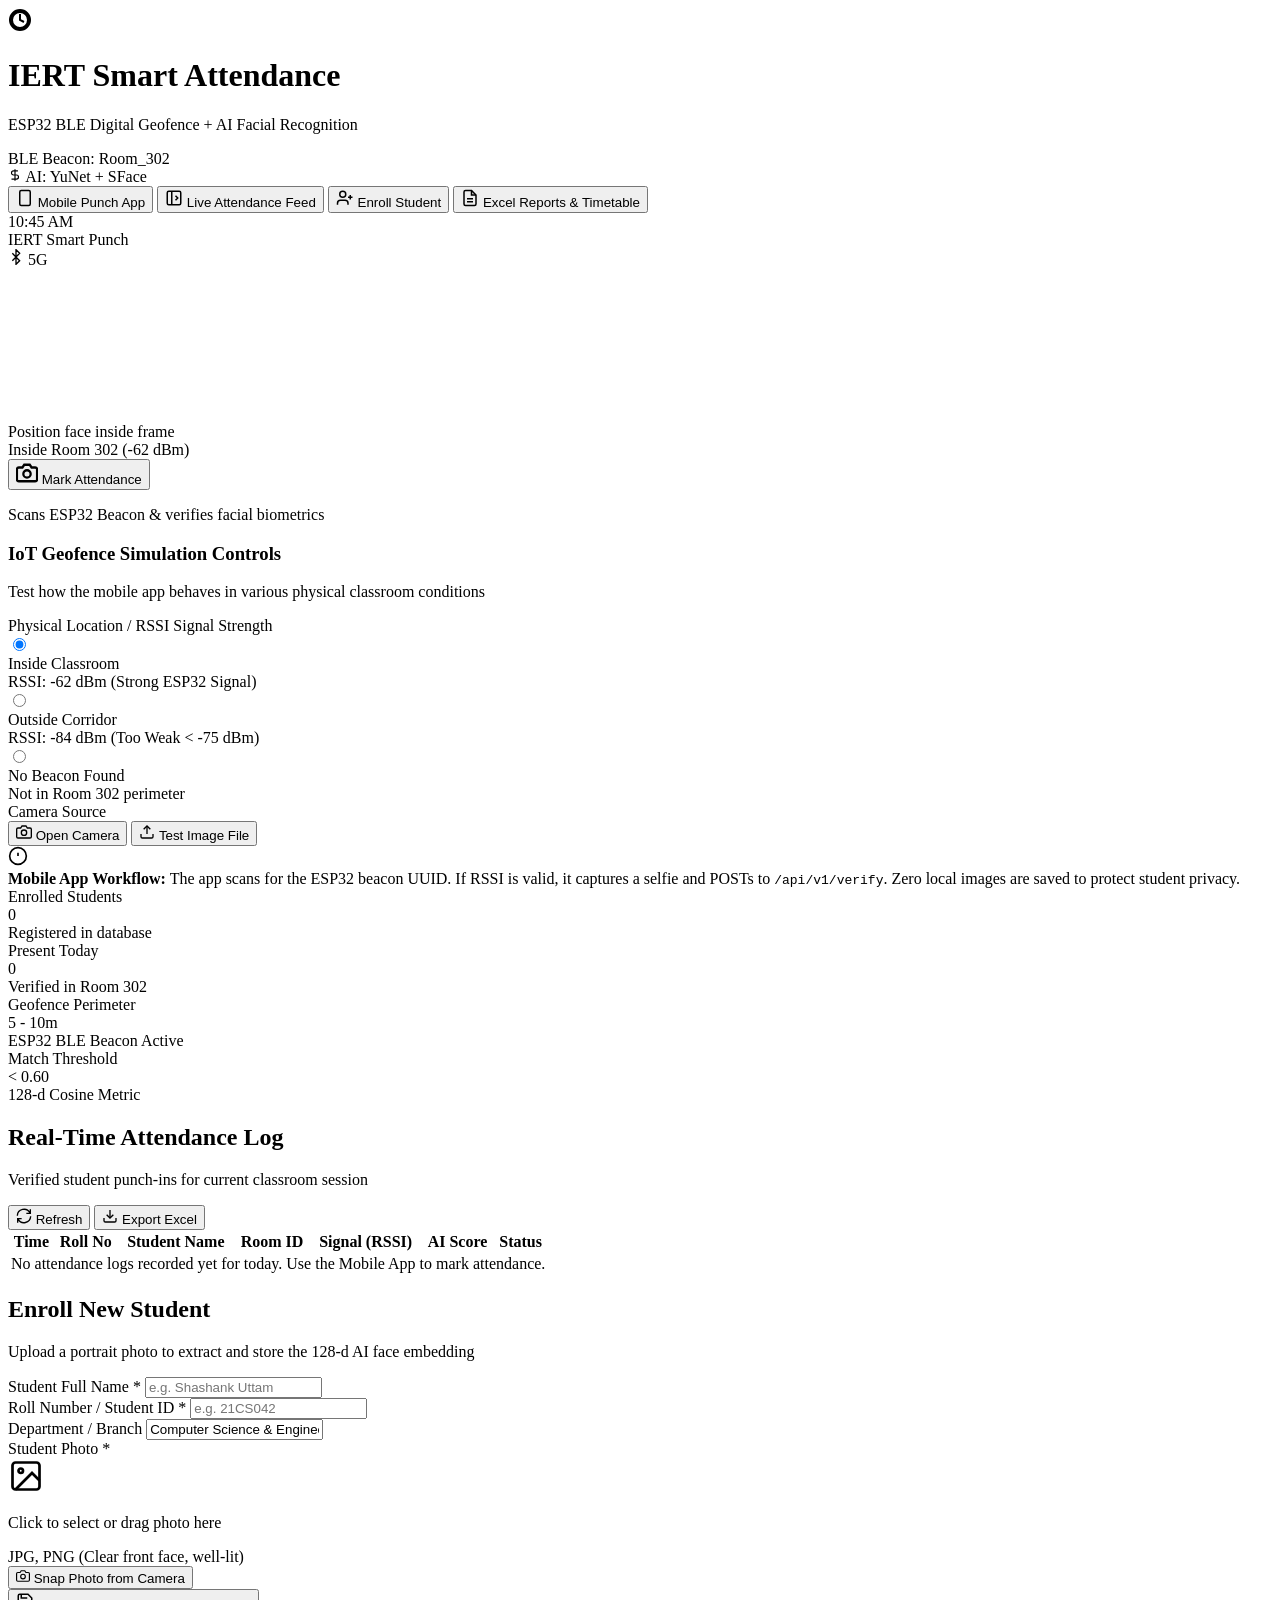
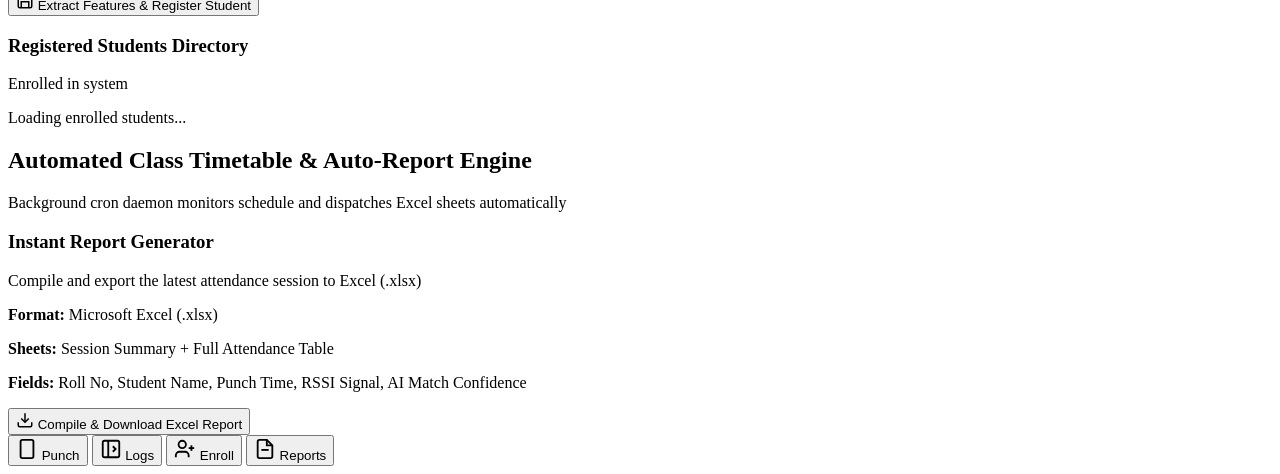
==== docs/index.html @ 24414311 "feat: setup 100% free GitHub Pages deployment (docs folder + deploy workflow)" ====
<!DOCTYPE html>
<html lang="en">
<head>
  <meta charset="UTF-8">
  <meta name="viewport" content="width=device-width, initial-scale=1.0, maximum-scale=1.0, user-scalable=no, shrink-to-fit=no">
  <title>Smart Attendance System | AI Face Recognition & BLE Geofence Mobile App</title>
  <meta name="description" content="AI Facial Recognition and ESP32 BLE Beacon Digital Geofencing Attendance System Mobile App">
  
  <!-- PWA & Mobile App Meta Tags -->
  <link rel="manifest" href="/manifest.json">
  <meta name="theme-color" content="#0f172a">
  <meta name="apple-mobile-web-app-capable" content="yes">
  <meta name="apple-mobile-web-app-status-bar-style" content="black-translucent">
  <meta name="apple-mobile-web-app-title" content="SmartAttendance">
  <link rel="apple-touch-icon" href="https://cdn-icons-png.flaticon.com/512/3135/3135715.png">

  <!-- Google Fonts: Outfit & Inter -->
  <link rel="preconnect" href="https://fonts.googleapis.com">
  <link rel="preconnect" href="https://fonts.gstatic.com" crossorigin>
  <link href="https://fonts.googleapis.com/css2?family=Inter:wght@400;500;600;700&family=Outfit:wght@500;600;700;800&display=swap" rel="stylesheet">
  <link rel="stylesheet" href="/style.css">
</head>
<body>
  <div class="app-container">
    <!-- Top Navigation Header -->
    <header class="app-header">
      <div class="header-brand">
        <div class="logo-badge">
          <svg width="24" height="24" viewBox="0 0 24 24" fill="none" stroke="currentColor" stroke-width="2">
            <path d="M12 2a10 10 0 1 0 10 10A10 10 0 0 0 12 2zm0 18a8 8 0 1 1 8-8 8 8 0 0 1-8 8z"/>
            <path d="M12 6v6l4 2"/>
          </svg>
        </div>
        <div>
          <h1 class="brand-title">IERT Smart Attendance</h1>
          <p class="brand-subtitle">ESP32 BLE Digital Geofence + AI Facial Recognition</p>
        </div>
      </div>

      <div class="header-status">
        <button id="pwaInstallBtn" class="btn btn-sm btn-accent pwa-install-btn" style="display:none;">
          <svg width="14" height="14" viewBox="0 0 24 24" fill="none" stroke="currentColor" stroke-width="2"><path d="M21 15v4a2 2 0 0 1-2 2H5a2 2 0 0 1-2-2v-4"/><polyline points="7 10 12 15 17 10"/><line x1="12" y1="15" x2="12" y2="3"/></svg>
          Install App
        </button>
        <div class="status-chip" id="beaconStatusChip">
          <span class="pulse-dot"></span>
          <span id="beaconStatusText">BLE Beacon: Room_302</span>
        </div>
        <div class="status-chip chip-ai">
          <svg width="14" height="14" viewBox="0 0 24 24" fill="none" stroke="currentColor" stroke-width="2">
            <path d="M12 2v20M17 5H9.5a3.5 3.5 0 0 0 0 7h5a3.5 3.5 0 0 1 0 7H6"/>
          </svg>
          <span id="aiEngineText">AI: YuNet + SFace</span>
        </div>
      </div>
    </header>

    <!-- Desktop Navigation Tabs -->
    <nav class="nav-tabs desktop-only">
      <button class="tab-btn active" data-tab="mobileSimulatorTab">
        <svg width="18" height="18" viewBox="0 0 24 24" fill="none" stroke="currentColor" stroke-width="2">
          <rect x="5" y="2" width="14" height="20" rx="2"/><path d="M12 18h.01"/>
        </svg>
        Mobile Punch App
      </button>
      <button class="tab-btn" data-tab="liveFeedTab">
        <svg width="18" height="18" viewBox="0 0 24 24" fill="none" stroke="currentColor" stroke-width="2">
          <rect x="3" y="3" width="18" height="18" rx="2"/><path d="M9 3v18"/><path d="m14 9 3 3-3 3"/>
        </svg>
        Live Attendance Feed
      </button>
      <button class="tab-btn" data-tab="registerTab">
        <svg width="18" height="18" viewBox="0 0 24 24" fill="none" stroke="currentColor" stroke-width="2">
          <path d="M16 21v-2a4 4 0 0 0-4-4H6a4 4 0 0 0-4 4v2"/><circle cx="9" cy="7" r="4"/><path d="M19 8v6"/><path d="M22 11h-6"/>
        </svg>
        Enroll Student
      </button>
      <button class="tab-btn" data-tab="reportsTab">
        <svg width="18" height="18" viewBox="0 0 24 24" fill="none" stroke="currentColor" stroke-width="2">
          <path d="M14 2H6a2 2 0 0 0-2 2v16a2 2 0 0 0 2 2h12a2 2 0 0 0 2-2V8z"/><polyline points="14 2 14 8 20 8"/><line x1="16" y1="13" x2="8" y2="13"/><line x1="16" y1="17" x2="8" y2="17"/>
        </svg>
        Excel Reports & Timetable
      </button>
    </nav>

    <!-- Main Content Area -->
    <main class="content-area">

      <!-- TAB 1: Mobile Simulator / Native App Punch View -->
      <section id="mobileSimulatorTab" class="tab-pane active">
        <div class="simulator-layout">
          <!-- Virtual Mobile Device -->
          <div class="mobile-frame">
            <div class="phone-notch">
              <span class="speaker"></span>
              <span class="front-camera-lens"></span>
            </div>

            <div class="phone-screen">
              <div class="phone-app-bar">
                <div>
                  <span class="phone-time" id="phoneTime">10:45 AM</span>
                  <div class="phone-title">IERT Smart Punch</div>
                </div>
                <div class="phone-icons">
                  <span class="ble-indicator" id="simBleIcon" title="BLE Connected">
                    <svg width="16" height="16" viewBox="0 0 24 24" fill="none" stroke="currentColor" stroke-width="2"><polyline points="6.5 6.5 17.5 17.5 12 23 12 1 17.5 6.5 6.5 17.5"/></svg>
                  </span>
                  <span>5G</span>
                </div>
              </div>

              <!-- Camera Viewport inside phone -->
              <div class="camera-viewport">
                <video id="simVideo" autoplay playsinline muted></video>
                <canvas id="simCanvas" style="display:none;"></canvas>
                
                <div class="face-target-guide">
                  <div class="guide-corner top-left"></div>
                  <div class="guide-corner top-right"></div>
                  <div class="guide-corner bottom-left"></div>
                  <div class="guide-corner bottom-right"></div>
                  <span class="guide-text">Position face inside frame</span>
                </div>

                <div class="camera-overlay-badge" id="simRangeBadge">
                  <span class="pulse-dot green"></span> Inside Room 302 (-62 dBm)
                </div>
              </div>

              <!-- Simulated Result Card (Popup inside phone) -->
              <div class="phone-result-card" id="phoneResultCard" style="display:none;">
                <div class="result-icon" id="resultIcon">✓</div>
                <div class="result-title" id="resultTitle">Attendance Marked!</div>
                <div class="result-student" id="resultStudent">Shashank Uttam (CS-042)</div>
                <div class="result-meta" id="resultMeta">Room 302 • Match Score: 0.18</div>
                <button class="btn btn-sm btn-secondary" id="dismissResultBtn">Dismiss</button>
              </div>

              <!-- Phone Action Bottom Area -->
              <div class="phone-bottom-actions">
                <button class="mark-btn" id="simMarkBtn">
                  <svg width="22" height="22" viewBox="0 0 24 24" fill="none" stroke="currentColor" stroke-width="2.5"><path d="M23 19a2 2 0 0 1-2 2H3a2 2 0 0 1-2-2V8a2 2 0 0 1 2-2h4l2-3h6l2 3h4a2 2 0 0 1 2 2z"/><circle cx="12" cy="13" r="4"/></svg>
                  Mark Attendance
                </button>
                <p class="phone-hint">Scans ESP32 Beacon &amp; verifies facial biometrics</p>
              </div>
            </div>
          </div>

          <!-- Simulator Control Panel -->
          <div class="simulator-controls panel-card">
            <h3 class="panel-title">IoT Geofence Simulation Controls</h3>
            <p class="panel-sub">Test how the mobile app behaves in various physical classroom conditions</p>

            <div class="control-group">
              <label class="form-label">Physical Location / RSSI Signal Strength</label>
              <div class="radio-cards">
                <label class="radio-card active">
                  <input type="radio" name="rssiSimulation" value="-62" checked>
                  <div>
                    <div class="radio-title">Inside Classroom</div>
                    <div class="radio-desc">RSSI: -62 dBm (Strong ESP32 Signal)</div>
                  </div>
                </label>
                <label class="radio-card">
                  <input type="radio" name="rssiSimulation" value="-84">
                  <div>
                    <div class="radio-title">Outside Corridor</div>
                    <div class="radio-desc">RSSI: -84 dBm (Too Weak &lt; -75 dBm)</div>
                  </div>
                </label>
                <label class="radio-card">
                  <input type="radio" name="rssiSimulation" value="none">
                  <div>
                    <div class="radio-title">No Beacon Found</div>
                    <div class="radio-desc">Not in Room 302 perimeter</div>
                  </div>
                </label>
              </div>
            </div>

            <div class="control-group">
              <label class="form-label">Camera Source</label>
              <div class="camera-actions">
                <button class="btn btn-secondary" id="startCameraBtn">
                  <svg width="16" height="16" viewBox="0 0 24 24" fill="none" stroke="currentColor" stroke-width="2"><path d="M23 19a2 2 0 0 1-2 2H3a2 2 0 0 1-2-2V8a2 2 0 0 1 2-2h4l2-3h6l2 3h4a2 2 0 0 1 2 2z"/><circle cx="12" cy="13" r="4"/></svg>
                  Open Camera
                </button>
                <input type="file" id="simUploadFile" accept="image/*" style="display:none;">
                <button class="btn btn-outline" id="simUploadBtn">
                  <svg width="16" height="16" viewBox="0 0 24 24" fill="none" stroke="currentColor" stroke-width="2"><path d="M21 15v4a2 2 0 0 1-2 2H5a2 2 0 0 1-2-2v-4"/><polyline points="17 8 12 3 7 8"/><line x1="12" y1="3" x2="12" y2="15"/></svg>
                  Test Image File
                </button>
              </div>
            </div>

            <div class="info-alert">
              <svg width="20" height="20" viewBox="0 0 24 24" fill="none" stroke="currentColor" stroke-width="2"><circle cx="12" cy="12" r="10"/><line x1="12" y1="8" x2="12" y2="12"/><line x1="12" y1="16" x2="12.01" y2="16"/></svg>
              <div>
                <strong>Mobile App Workflow:</strong> The app scans for the ESP32 beacon UUID. If RSSI is valid, it captures a selfie and POSTs to <code>/api/v1/verify</code>. Zero local images are saved to protect student privacy.
              </div>
            </div>
          </div>
        </div>
      </section>

      <!-- TAB 2: Live Attendance Feed -->
      <section id="liveFeedTab" class="tab-pane">
        <div class="stats-row">
          <div class="stat-card">
            <div class="stat-label">Enrolled Students</div>
            <div class="stat-value" id="statEnrolled">0</div>
            <div class="stat-sub">Registered in database</div>
          </div>
          <div class="stat-card stat-accent">
            <div class="stat-label">Present Today</div>
            <div class="stat-value" id="statPresent">0</div>
            <div class="stat-sub">Verified in Room 302</div>
          </div>
          <div class="stat-card">
            <div class="stat-label">Geofence Perimeter</div>
            <div class="stat-value">5 - 10m</div>
            <div class="stat-sub">ESP32 BLE Beacon Active</div>
          </div>
          <div class="stat-card">
            <div class="stat-label">Match Threshold</div>
            <div class="stat-value">&lt; 0.60</div>
            <div class="stat-sub">128-d Cosine Metric</div>
          </div>
        </div>

        <div class="panel-card">
          <div class="panel-header">
            <div>
              <h2 class="panel-title">Real-Time Attendance Log</h2>
              <p class="panel-sub">Verified student punch-ins for current classroom session</p>
            </div>
            <div class="panel-actions">
              <button class="btn btn-secondary" id="refreshLogsBtn">
                <svg width="16" height="16" viewBox="0 0 24 24" fill="none" stroke="currentColor" stroke-width="2"><path d="M21.5 2v6h-6M2.5 22v-6h6M2 11.5a10 10 0 0 1 18.8-4.3M22 12.5a10 10 0 0 1-18.8 4.2"/></svg>
                Refresh
              </button>
              <button class="btn btn-primary" id="quickExportBtn">
                <svg width="16" height="16" viewBox="0 0 24 24" fill="none" stroke="currentColor" stroke-width="2"><path d="M21 15v4a2 2 0 0 1-2 2H5a2 2 0 0 1-2-2v-4"/><polyline points="7 10 12 15 17 10"/><line x1="12" y1="15" x2="12" y2="3"/></svg>
                Export Excel
              </button>
            </div>
          </div>

          <div class="table-container">
            <table class="data-table">
              <thead>
                <tr>
                  <th>Time</th>
                  <th>Roll No</th>
                  <th>Student Name</th>
                  <th>Room ID</th>
                  <th>Signal (RSSI)</th>
                  <th>AI Score</th>
                  <th>Status</th>
                </tr>
              </thead>
              <tbody id="attendanceTableBody">
                <tr>
                  <td colspan="7" class="empty-state">No attendance logs recorded yet for today. Use the Mobile App to mark attendance.</td>
                </tr>
              </tbody>
            </table>
          </div>
        </div>
      </section>

      <!-- TAB 3: Student Registration (Admin) -->
      <section id="registerTab" class="tab-pane">
        <div class="register-grid">
          <div class="panel-card">
            <h2 class="panel-title">Enroll New Student</h2>
            <p class="panel-sub">Upload a portrait photo to extract and store the 128-d AI face embedding</p>

            <form id="registerForm" class="form-body">
              <div class="form-group">
                <label class="form-label" for="regName">Student Full Name *</label>
                <input type="text" id="regName" class="form-input" placeholder="e.g. Shashank Uttam" required>
              </div>

              <div class="form-group">
                <label class="form-label" for="regRoll">Roll Number / Student ID *</label>
                <input type="text" id="regRoll" class="form-input" placeholder="e.g. 21CS042" required>
              </div>

              <div class="form-group">
                <label class="form-label" for="regDept">Department / Branch</label>
                <input type="text" id="regDept" class="form-input" value="Computer Science &amp; Engineering">
              </div>

              <div class="form-group">
                <label class="form-label">Student Photo *</label>
                <div class="photo-dropzone" id="regDropzone">
                  <input type="file" id="regPhotoInput" accept="image/*" style="display:none;" required>
                  <div class="dropzone-content" id="dropzonePrompt">
                    <svg width="36" height="36" viewBox="0 0 24 24" fill="none" stroke="currentColor" stroke-width="1.8"><rect x="3" y="3" width="18" height="18" rx="2"/><circle cx="8.5" cy="8.5" r="1.5"/><polyline points="21 15 16 10 5 21"/></svg>
                    <p>Click to select or drag photo here</p>
                    <span class="subtext">JPG, PNG (Clear front face, well-lit)</span>
                  </div>
                  <img id="regPhotoPreview" class="photo-preview" style="display:none;" alt="Preview">
                </div>
                <button type="button" class="btn btn-sm btn-outline mt-2" id="regWebcamSnapBtn">
                  <svg width="14" height="14" viewBox="0 0 24 24" fill="none" stroke="currentColor" stroke-width="2"><path d="M23 19a2 2 0 0 1-2 2H3a2 2 0 0 1-2-2V8a2 2 0 0 1 2-2h4l2-3h6l2 3h4a2 2 0 0 1 2 2z"/><circle cx="12" cy="13" r="4"/></svg>
                  Snap Photo from Camera
                </button>
              </div>

              <button type="submit" class="btn btn-primary btn-block" id="regSubmitBtn">
                <svg width="18" height="18" viewBox="0 0 24 24" fill="none" stroke="currentColor" stroke-width="2"><path d="M19 21H5a2 2 0 0 1-2-2V5a2 2 0 0 1 2-2h11l5 5v11a2 2 0 0 1-2 2z"/><polyline points="17 21 17 13 7 13 7 21"/><polyline points="7 3 7 8 15 8"/></svg>
                Extract Features &amp; Register Student
              </button>
            </form>
          </div>

          <!-- Registered Students Directory -->
          <div class="panel-card">
            <div class="panel-header">
              <div>
                <h3 class="panel-title">Registered Students Directory</h3>
                <p class="panel-sub" id="regCountLabel">Enrolled in system</p>
              </div>
            </div>

            <div class="student-list" id="studentListContainer">
              <div class="empty-state">Loading enrolled students...</div>
            </div>
          </div>
        </div>
      </section>

      <!-- TAB 4: Reports & Timetable -->
      <section id="reportsTab" class="tab-pane">
        <div class="reports-layout">
          <div class="panel-card">
            <h2 class="panel-title">Automated Class Timetable &amp; Auto-Report Engine</h2>
            <p class="panel-sub">Background cron daemon monitors schedule and dispatches Excel sheets automatically</p>

            <div class="classes-grid" id="classesList">
              <!-- Rendered via JS -->
            </div>
          </div>

          <div class="panel-card">
            <h3 class="panel-title">Instant Report Generator</h3>
            <p class="panel-sub">Compile and export the latest attendance session to Excel (.xlsx)</p>

            <div class="export-box">
              <div class="export-details">
                <p><strong>Format:</strong> Microsoft Excel (.xlsx)</p>
                <p><strong>Sheets:</strong> Session Summary + Full Attendance Table</p>
                <p><strong>Fields:</strong> Roll No, Student Name, Punch Time, RSSI Signal, AI Match Confidence</p>
              </div>
              <button class="btn btn-primary" id="manualReportBtn">
                <svg width="18" height="18" viewBox="0 0 24 24" fill="none" stroke="currentColor" stroke-width="2"><path d="M21 15v4a2 2 0 0 1-2 2H5a2 2 0 0 1-2-2v-4"/><polyline points="7 10 12 15 17 10"/><line x1="12" y1="15" x2="12" y2="3"/></svg>
                Compile &amp; Download Excel Report
              </button>
            </div>

            <div id="reportResultBox" class="report-result-box" style="display:none;">
              <span class="badge badge-success">Generated</span>
              <span id="reportResultText">Attendance_CS-302_2026-09-15.xlsx</span>
              <a href="#" id="reportDownloadLink" class="btn btn-sm btn-outline">Download</a>
            </div>
          </div>
        </div>
      </section>

    </main>

    <!-- Mobile Bottom Touch Navigation Bar -->
    <nav class="mobile-bottom-nav">
      <button class="mobile-nav-btn active" data-tab="mobileSimulatorTab">
        <svg width="22" height="22" viewBox="0 0 24 24" fill="none" stroke="currentColor" stroke-width="2">
          <rect x="5" y="2" width="14" height="20" rx="2"/><path d="M12 18h.01"/>
        </svg>
        <span>Punch</span>
      </button>
      <button class="mobile-nav-btn" data-tab="liveFeedTab">
        <svg width="22" height="22" viewBox="0 0 24 24" fill="none" stroke="currentColor" stroke-width="2">
          <rect x="3" y="3" width="18" height="18" rx="2"/><path d="M9 3v18"/><path d="m14 9 3 3-3 3"/>
        </svg>
        <span>Logs</span>
      </button>
      <button class="mobile-nav-btn" data-tab="registerTab">
        <svg width="22" height="22" viewBox="0 0 24 24" fill="none" stroke="currentColor" stroke-width="2">
          <path d="M16 21v-2a4 4 0 0 0-4-4H6a4 4 0 0 0-4 4v2"/><circle cx="9" cy="7" r="4"/><path d="M19 8v6"/><path d="M22 11h-6"/>
        </svg>
        <span>Enroll</span>
      </button>
      <button class="mobile-nav-btn" data-tab="reportsTab">
        <svg width="22" height="22" viewBox="0 0 24 24" fill="none" stroke="currentColor" stroke-width="2">
          <path d="M14 2H6a2 2 0 0 0-2 2v16a2 2 0 0 0 2 2h12a2 2 0 0 0 2-2V8z"/><polyline points="14 2 14 8 20 8"/><line x1="16" y1="13" x2="8" y2="13"/>
        </svg>
        <span>Reports</span>
      </button>
    </nav>

    <!-- Global Toast / Notification Container -->
    <div id="toastContainer" class="toast-container"></div>
  </div>

  <script src="/app.js"></script>
  <script>
    if ('serviceWorker' in navigator) {
      window.addEventListener('load', () => {
        navigator.serviceWorker.register('/sw.js').then((reg) => {
          console.log('[PWA] Service Worker registered successfully:', reg.scope);
        }).catch((err) => {
          console.warn('[PWA] Service Worker registration failed:', err);
        });
      });
    }
  </script>
</body>
</html>
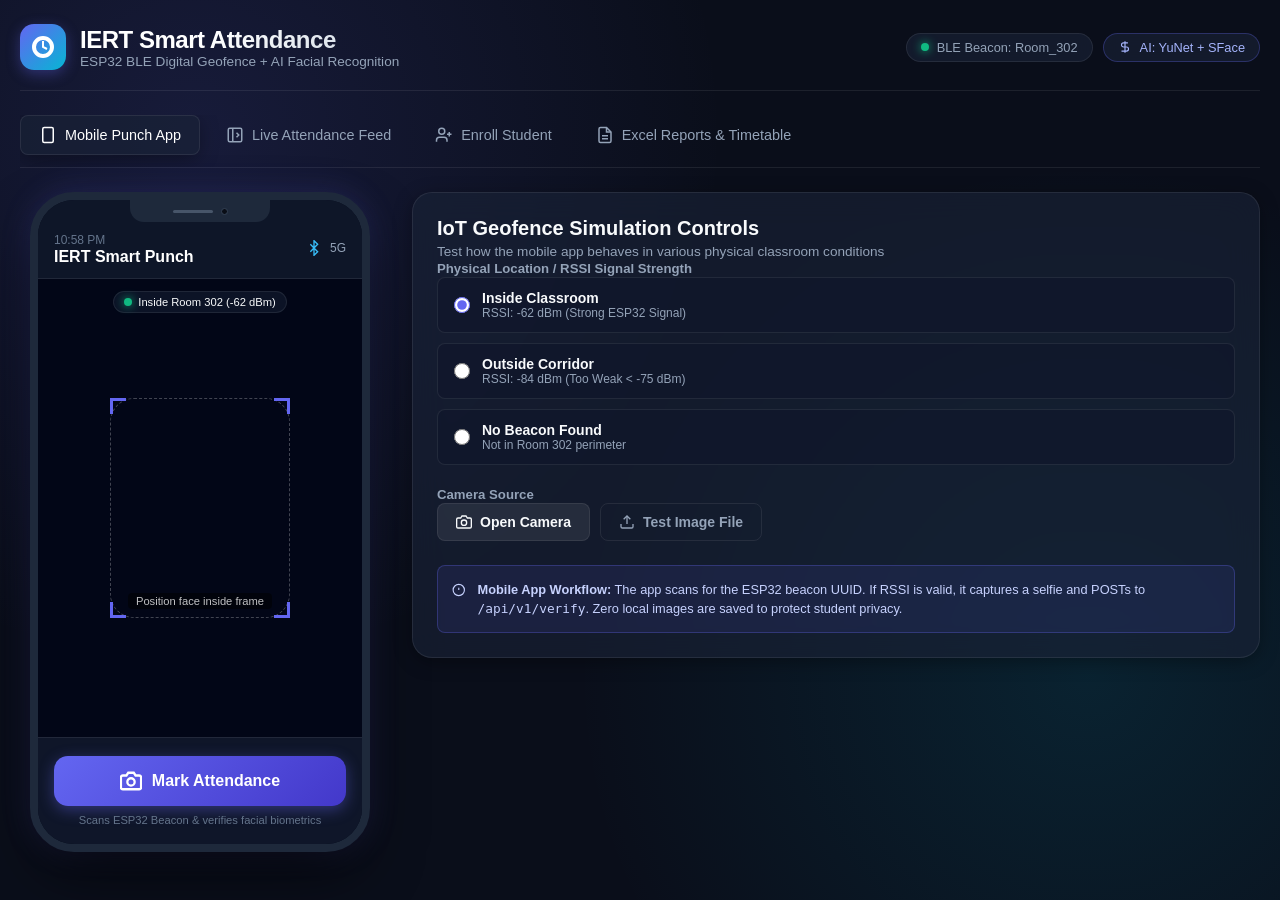
==== commit 3d761ffb: "fix: update relative asset paths (./style.css, ./app.js) for GitHub Pages subpath hosting" ====
--- a/docs/index.html
+++ b/docs/index.html
@@ -7,7 +7,7 @@
   <meta name="description" content="AI Facial Recognition and ESP32 BLE Beacon Digital Geofencing Attendance System Mobile App">
   
   <!-- PWA & Mobile App Meta Tags -->
-  <link rel="manifest" href="/manifest.json">
+  <link rel="manifest" href="./manifest.json">
   <meta name="theme-color" content="#0f172a">
   <meta name="apple-mobile-web-app-capable" content="yes">
   <meta name="apple-mobile-web-app-status-bar-style" content="black-translucent">
@@ -18,7 +18,7 @@
   <link rel="preconnect" href="https://fonts.googleapis.com">
   <link rel="preconnect" href="https://fonts.gstatic.com" crossorigin>
   <link href="https://fonts.googleapis.com/css2?family=Inter:wght@400;500;600;700&family=Outfit:wght@500;600;700;800&display=swap" rel="stylesheet">
-  <link rel="stylesheet" href="/style.css">
+  <link rel="stylesheet" href="./style.css">
 </head>
 <body>
   <div class="app-container">
@@ -405,11 +405,11 @@
     <div id="toastContainer" class="toast-container"></div>
   </div>
 
-  <script src="/app.js"></script>
+  <script src="./app.js"></script>
   <script>
     if ('serviceWorker' in navigator) {
       window.addEventListener('load', () => {
-        navigator.serviceWorker.register('/sw.js').then((reg) => {
+        navigator.serviceWorker.register('./sw.js').then((reg) => {
           console.log('[PWA] Service Worker registered successfully:', reg.scope);
         }).catch((err) => {
           console.warn('[PWA] Service Worker registration failed:', err);
--- a/docs/style.css
+++ b/docs/style.css
@@ -0,0 +1,1093 @@
+/* ==========================================================================
+   IERT Smart Attendance System - Premium Glassmorphic Design System
+   ========================================================================== */
+
+:root {
+  --font-sans: 'Inter', -apple-system, BlinkMacSystemFont, 'Segoe UI', Roboto, sans-serif;
+  --font-display: 'Outfit', var(--font-sans);
+
+  /* Color Palette */
+  --bg-main: #0a0e1a;
+  --bg-surface: rgba(18, 24, 38, 0.75);
+  --bg-card: rgba(26, 35, 54, 0.65);
+  --bg-card-hover: rgba(36, 48, 74, 0.85);
+  --border-glass: rgba(255, 255, 255, 0.08);
+  --border-focus: rgba(99, 102, 241, 0.5);
+
+  --accent-primary: #6366f1; /* Indigo */
+  --accent-primary-hover: #4f46e5;
+  --accent-secondary: #06b6d4; /* Cyan */
+  --accent-success: #10b981; /* Emerald */
+  --accent-warning: #f59e0b; /* Amber */
+  --accent-danger: #f43f5e; /* Rose */
+
+  --text-primary: #f8fafc;
+  --text-secondary: #94a3b8;
+  --text-muted: #64748b;
+
+  --shadow-subtle: 0 4px 20px -2px rgba(0, 0, 0, 0.4);
+  --shadow-glow: 0 0 25px rgba(99, 102, 241, 0.25);
+  --radius-sm: 8px;
+  --radius-md: 14px;
+  --radius-lg: 20px;
+  --radius-xl: 32px;
+}
+
+* {
+  box-sizing: border-box;
+  margin: 0;
+  padding: 0;
+}
+
+body {
+  font-family: var(--font-sans);
+  background-color: var(--bg-main);
+  background-image: 
+    radial-gradient(circle at 15% 15%, rgba(99, 102, 241, 0.15) 0%, transparent 40%),
+    radial-gradient(circle at 85% 75%, rgba(6, 182, 212, 0.12) 0%, transparent 40%);
+  background-attachment: fixed;
+  color: var(--text-primary);
+  min-height: 100vh;
+  -webkit-font-smoothing: antialiased;
+}
+
+.app-container {
+  max-width: 1300px;
+  margin: 0 auto;
+  padding: 24px 20px 48px;
+}
+
+/* ==========================================================================
+   Header
+   ========================================================================== */
+.app-header {
+  display: flex;
+  justify-content: space-between;
+  align-items: center;
+  padding-bottom: 20px;
+  border-bottom: 1px solid var(--border-glass);
+  margin-bottom: 24px;
+  flex-wrap: wrap;
+  gap: 16px;
+}
+
+.header-brand {
+  display: flex;
+  align-items: center;
+  gap: 14px;
+}
+
+.logo-badge {
+  width: 46px;
+  height: 46px;
+  border-radius: var(--radius-md);
+  background: linear-gradient(135deg, var(--accent-primary), var(--accent-secondary));
+  display: flex;
+  align-items: center;
+  justify-content: center;
+  color: white;
+  box-shadow: 0 4px 14px rgba(99, 102, 241, 0.35);
+}
+
+.brand-title {
+  font-family: var(--font-display);
+  font-size: 1.5rem;
+  font-weight: 700;
+  letter-spacing: -0.02em;
+  background: linear-gradient(135deg, #ffffff 40%, #cbd5e1);
+  -webkit-background-clip: text;
+  -webkit-text-fill-color: transparent;
+}
+
+.brand-subtitle {
+  font-size: 0.85rem;
+  color: var(--text-secondary);
+}
+
+.header-status {
+  display: flex;
+  gap: 10px;
+  align-items: center;
+}
+
+.status-chip {
+  display: flex;
+  align-items: center;
+  gap: 8px;
+  padding: 6px 14px;
+  border-radius: 999px;
+  background: var(--bg-card);
+  border: 1px solid var(--border-glass);
+  font-size: 0.8rem;
+  font-weight: 500;
+  color: var(--text-secondary);
+  backdrop-filter: blur(12px);
+}
+
+.status-chip.chip-ai {
+  color: #a5b4fc;
+  border-color: rgba(99, 102, 241, 0.3);
+}
+
+.pulse-dot {
+  width: 8px;
+  height: 8px;
+  border-radius: 50%;
+  background-color: var(--accent-success);
+  box-shadow: 0 0 10px var(--accent-success);
+  animation: pulseAnim 1.8s infinite;
+}
+
+.pulse-dot.green {
+  background-color: var(--accent-success);
+  box-shadow: 0 0 10px var(--accent-success);
+}
+
+.pulse-dot.red {
+  background-color: var(--accent-danger);
+  box-shadow: 0 0 10px var(--accent-danger);
+}
+
+@keyframes pulseAnim {
+  0%, 100% { opacity: 1; transform: scale(1); }
+  50% { opacity: 0.4; transform: scale(0.85); }
+}
+
+/* ==========================================================================
+   Navigation Tabs
+   ========================================================================== */
+.nav-tabs {
+  display: flex;
+  gap: 8px;
+  margin-bottom: 24px;
+  border-bottom: 1px solid var(--border-glass);
+  padding-bottom: 12px;
+  overflow-x: auto;
+}
+
+.tab-btn {
+  display: flex;
+  align-items: center;
+  gap: 8px;
+  padding: 10px 18px;
+  border-radius: var(--radius-sm);
+  background: transparent;
+  border: none;
+  color: var(--text-secondary);
+  font-family: var(--font-sans);
+  font-size: 0.9rem;
+  font-weight: 500;
+  cursor: pointer;
+  transition: all 0.2s ease;
+  white-space: nowrap;
+}
+
+.tab-btn:hover {
+  color: var(--text-primary);
+  background: rgba(255, 255, 255, 0.04);
+}
+
+.tab-btn.active {
+  color: white;
+  background: var(--bg-card);
+  border: 1px solid var(--border-glass);
+  box-shadow: var(--shadow-subtle);
+}
+
+.tab-pane {
+  display: none;
+}
+
+.tab-pane.active {
+  display: block;
+  animation: fadeIn 0.3s ease;
+}
+
+@keyframes fadeIn {
+  from { opacity: 0; transform: translateY(6px); }
+  to { opacity: 1; transform: translateY(0); }
+}
+
+/* ==========================================================================
+   Common Panel Cards & Glassmorphism
+   ========================================================================== */
+.panel-card {
+  background: var(--bg-card);
+  border: 1px solid var(--border-glass);
+  border-radius: var(--radius-lg);
+  padding: 24px;
+  backdrop-filter: blur(16px);
+  box-shadow: var(--shadow-subtle);
+  margin-bottom: 24px;
+}
+
+.panel-header {
+  display: flex;
+  justify-content: space-between;
+  align-items: center;
+  margin-bottom: 20px;
+  flex-wrap: wrap;
+  gap: 12px;
+}
+
+.panel-title {
+  font-family: var(--font-display);
+  font-size: 1.25rem;
+  font-weight: 600;
+  color: var(--text-primary);
+}
+
+.panel-sub {
+  font-size: 0.85rem;
+  color: var(--text-secondary);
+  margin-top: 4px;
+}
+
+.panel-actions {
+  display: flex;
+  gap: 10px;
+}
+
+/* ==========================================================================
+   Stats Cards
+   ========================================================================== */
+.stats-row {
+  display: grid;
+  grid-template-columns: repeat(auto-fit, minmax(220px, 1fr));
+  gap: 16px;
+  margin-bottom: 24px;
+}
+
+.stat-card {
+  background: var(--bg-card);
+  border: 1px solid var(--border-glass);
+  border-radius: var(--radius-md);
+  padding: 20px;
+  backdrop-filter: blur(12px);
+  transition: transform 0.2s, box-shadow 0.2s;
+}
+
+.stat-card:hover {
+  transform: translateY(-2px);
+  box-shadow: 0 6px 24px rgba(0, 0, 0, 0.3);
+}
+
+.stat-card.stat-accent {
+  border-color: rgba(99, 102, 241, 0.4);
+  background: linear-gradient(135deg, rgba(99, 102, 241, 0.12), rgba(6, 182, 212, 0.06));
+}
+
+.stat-label {
+  font-size: 0.8rem;
+  font-weight: 500;
+  color: var(--text-secondary);
+  text-transform: uppercase;
+  letter-spacing: 0.05em;
+}
+
+.stat-value {
+  font-family: var(--font-display);
+  font-size: 2rem;
+  font-weight: 700;
+  margin: 6px 0;
+  color: white;
+}
+
+.stat-sub {
+  font-size: 0.75rem;
+  color: var(--text-muted);
+}
+
+/* ==========================================================================
+   Data Table
+   ========================================================================== */
+.table-container {
+  overflow-x: auto;
+  border-radius: var(--radius-sm);
+  border: 1px solid var(--border-glass);
+}
+
+.data-table {
+  width: 100%;
+  border-collapse: collapse;
+  text-align: left;
+  font-size: 0.875rem;
+}
+
+.data-table th {
+  background: rgba(15, 23, 42, 0.6);
+  padding: 12px 16px;
+  color: var(--text-secondary);
+  font-weight: 600;
+  border-bottom: 1px solid var(--border-glass);
+  text-transform: uppercase;
+  font-size: 0.75rem;
+  letter-spacing: 0.05em;
+}
+
+.data-table td {
+  padding: 14px 16px;
+  border-bottom: 1px solid rgba(255, 255, 255, 0.04);
+  color: var(--text-primary);
+}
+
+.data-table tr:hover td {
+  background: rgba(255, 255, 255, 0.02);
+}
+
+.empty-state {
+  text-align: center;
+  padding: 36px 16px;
+  color: var(--text-muted);
+}
+
+.badge {
+  display: inline-flex;
+  align-items: center;
+  padding: 3px 10px;
+  border-radius: 999px;
+  font-size: 0.75rem;
+  font-weight: 600;
+}
+
+.badge-success {
+  background: rgba(16, 185, 129, 0.15);
+  color: #34d399;
+  border: 1px solid rgba(16, 185, 129, 0.3);
+}
+
+.badge-warning {
+  background: rgba(245, 158, 11, 0.15);
+  color: #fbbf24;
+  border: 1px solid rgba(245, 158, 11, 0.3);
+}
+
+/* ==========================================================================
+   Mobile Simulator Layout
+   ========================================================================== */
+.simulator-layout {
+  display: grid;
+  grid-template-columns: 360px 1fr;
+  gap: 32px;
+  align-items: start;
+}
+
+@media (max-width: 860px) {
+  .simulator-layout {
+    grid-template-columns: 1fr;
+  }
+}
+
+.mobile-frame {
+  width: 340px;
+  height: 660px;
+  background: #0f172a;
+  border: 8px solid #1e293b;
+  border-radius: 44px;
+  box-shadow: 0 25px 60px -10px rgba(0, 0, 0, 0.7), 0 0 30px rgba(99, 102, 241, 0.2);
+  display: flex;
+  flex-direction: column;
+  position: relative;
+  overflow: hidden;
+  margin: 0 auto;
+}
+
+.phone-notch {
+  width: 140px;
+  height: 22px;
+  background: #1e293b;
+  position: absolute;
+  top: 0;
+  left: 50%;
+  transform: translateX(-50%);
+  border-bottom-left-radius: 14px;
+  border-bottom-right-radius: 14px;
+  z-index: 10;
+  display: flex;
+  align-items: center;
+  justify-content: center;
+  gap: 8px;
+}
+
+.phone-notch .speaker {
+  width: 40px;
+  height: 3px;
+  background: #475569;
+  border-radius: 2px;
+}
+
+.phone-notch .front-camera-lens {
+  width: 7px;
+  height: 7px;
+  background: #090d16;
+  border: 1px solid #334155;
+  border-radius: 50%;
+}
+
+.phone-screen {
+  flex: 1;
+  display: flex;
+  flex-direction: column;
+  background: #0b1120;
+  position: relative;
+}
+
+.phone-app-bar {
+  display: flex;
+  justify-content: space-between;
+  align-items: center;
+  padding: 30px 16px 12px;
+  background: rgba(15, 23, 42, 0.9);
+  border-bottom: 1px solid var(--border-glass);
+}
+
+.phone-time {
+  font-size: 0.75rem;
+  color: var(--text-muted);
+}
+
+.phone-title {
+  font-family: var(--font-display);
+  font-weight: 700;
+  font-size: 1rem;
+  color: white;
+}
+
+.phone-icons {
+  display: flex;
+  gap: 8px;
+  align-items: center;
+  font-size: 0.75rem;
+  color: var(--text-secondary);
+}
+
+.ble-indicator {
+  color: #38bdf8;
+  display: inline-flex;
+}
+
+.camera-viewport {
+  flex: 1;
+  background: #020617;
+  position: relative;
+  overflow: hidden;
+  display: flex;
+  align-items: center;
+  justify-content: center;
+}
+
+#simVideo {
+  width: 100%;
+  height: 100%;
+  object-fit: cover;
+}
+
+.face-target-guide {
+  width: 180px;
+  height: 220px;
+  position: absolute;
+  pointer-events: none;
+  border: 1.5px dashed rgba(255, 255, 255, 0.25);
+  border-radius: 24px;
+  display: flex;
+  align-items: flex-end;
+  justify-content: center;
+  padding-bottom: 8px;
+}
+
+.guide-corner {
+  position: absolute;
+  width: 16px;
+  height: 16px;
+  border-color: #6366f1;
+}
+
+.guide-corner.top-left { top: -1px; left: -1px; border-top: 3px solid #6366f1; border-left: 3px solid #6366f1; }
+.guide-corner.top-right { top: -1px; right: -1px; border-top: 3px solid #6366f1; border-right: 3px solid #6366f1; }
+.guide-corner.bottom-left { bottom: -1px; left: -1px; border-bottom: 3px solid #6366f1; border-left: 3px solid #6366f1; }
+.guide-corner.bottom-right { bottom: -1px; right: -1px; border-bottom: 3px solid #6366f1; border-right: 3px solid #6366f1; }
+
+.guide-text {
+  font-size: 0.7rem;
+  color: rgba(255, 255, 255, 0.75);
+  background: rgba(0, 0, 0, 0.5);
+  padding: 2px 8px;
+  border-radius: 4px;
+}
+
+.camera-overlay-badge {
+  position: absolute;
+  top: 12px;
+  background: rgba(15, 23, 42, 0.85);
+  backdrop-filter: blur(8px);
+  border: 1px solid var(--border-glass);
+  padding: 4px 10px;
+  border-radius: 999px;
+  font-size: 0.7rem;
+  display: flex;
+  align-items: center;
+  gap: 6px;
+  color: var(--text-primary);
+}
+
+.phone-bottom-actions {
+  padding: 18px 16px;
+  background: rgba(15, 23, 42, 0.95);
+  border-top: 1px solid var(--border-glass);
+  text-align: center;
+}
+
+.mark-btn {
+  width: 100%;
+  padding: 14px 20px;
+  border-radius: var(--radius-md);
+  background: linear-gradient(135deg, var(--accent-primary), #4338ca);
+  color: white;
+  border: none;
+  font-family: var(--font-display);
+  font-size: 1rem;
+  font-weight: 700;
+  cursor: pointer;
+  display: flex;
+  align-items: center;
+  justify-content: center;
+  gap: 10px;
+  box-shadow: 0 4px 15px rgba(99, 102, 241, 0.4);
+  transition: all 0.2s;
+}
+
+.mark-btn:hover {
+  transform: translateY(-1px);
+  box-shadow: 0 6px 20px rgba(99, 102, 241, 0.5);
+}
+
+.mark-btn:disabled {
+  opacity: 0.6;
+  cursor: not-allowed;
+  transform: none;
+}
+
+.phone-hint {
+  font-size: 0.7rem;
+  color: var(--text-muted);
+  margin-top: 8px;
+}
+
+/* Phone Result Card Popup */
+.phone-result-card {
+  position: absolute;
+  inset: 0;
+  background: rgba(11, 17, 32, 0.94);
+  backdrop-filter: blur(12px);
+  z-index: 20;
+  display: flex;
+  flex-direction: column;
+  align-items: center;
+  justify-content: center;
+  padding: 24px;
+  text-align: center;
+  animation: popIn 0.25s cubic-bezier(0.175, 0.885, 0.32, 1.275);
+}
+
+@keyframes popIn {
+  from { opacity: 0; transform: scale(0.9); }
+  to { opacity: 1; transform: scale(1); }
+}
+
+.result-icon {
+  width: 64px;
+  height: 64px;
+  border-radius: 50%;
+  background: rgba(16, 185, 129, 0.2);
+  color: var(--accent-success);
+  display: flex;
+  align-items: center;
+  justify-content: center;
+  font-size: 2rem;
+  margin-bottom: 12px;
+  border: 2px solid var(--accent-success);
+}
+
+.result-icon.error {
+  background: rgba(244, 63, 94, 0.2);
+  color: var(--accent-danger);
+  border-color: var(--accent-danger);
+}
+
+.result-title {
+  font-family: var(--font-display);
+  font-size: 1.2rem;
+  font-weight: 700;
+  color: white;
+  margin-bottom: 4px;
+}
+
+.result-student {
+  font-size: 0.9rem;
+  color: #c7d2fe;
+  font-weight: 600;
+  margin-bottom: 6px;
+}
+
+.result-meta {
+  font-size: 0.75rem;
+  color: var(--text-muted);
+  margin-bottom: 18px;
+}
+
+/* ==========================================================================
+   Simulator Controls
+   ========================================================================== */
+.control-group {
+  margin-bottom: 20px;
+}
+
+.radio-cards {
+  display: flex;
+  flex-direction: column;
+  gap: 10px;
+}
+
+.radio-card {
+  display: flex;
+  align-items: center;
+  gap: 12px;
+  padding: 12px 16px;
+  border-radius: var(--radius-sm);
+  background: rgba(15, 23, 42, 0.6);
+  border: 1px solid var(--border-glass);
+  cursor: pointer;
+  transition: all 0.2s;
+}
+
+.radio-card:hover {
+  border-color: rgba(99, 102, 241, 0.4);
+  background: rgba(30, 41, 59, 0.7);
+}
+
+.radio-card input[type="radio"] {
+  accent-color: var(--accent-primary);
+  width: 16px;
+  height: 16px;
+}
+
+.radio-title {
+  font-size: 0.875rem;
+  font-weight: 600;
+  color: var(--text-primary);
+}
+
+.radio-desc {
+  font-size: 0.75rem;
+  color: var(--text-secondary);
+}
+
+.camera-actions {
+  display: flex;
+  gap: 10px;
+  flex-wrap: wrap;
+}
+
+.info-alert {
+  display: flex;
+  gap: 12px;
+  background: rgba(99, 102, 241, 0.1);
+  border: 1px solid rgba(99, 102, 241, 0.3);
+  padding: 14px;
+  border-radius: var(--radius-sm);
+  font-size: 0.8rem;
+  line-height: 1.5;
+  color: #c7d2fe;
+  margin-top: 24px;
+}
+
+/* ==========================================================================
+   Forms & Inputs
+   ========================================================================== */
+.register-grid {
+  display: grid;
+  grid-template-columns: 1fr 1fr;
+  gap: 24px;
+}
+
+@media (max-width: 900px) {
+  .register-grid {
+    grid-template-columns: 1fr;
+  }
+}
+
+.form-body {
+  display: flex;
+  flex-direction: column;
+  gap: 18px;
+}
+
+.form-group {
+  display: flex;
+  flex-direction: column;
+  gap: 6px;
+}
+
+.form-label {
+  font-size: 0.825rem;
+  font-weight: 600;
+  color: var(--text-secondary);
+}
+
+.form-input {
+  background: rgba(15, 23, 42, 0.8);
+  border: 1px solid var(--border-glass);
+  border-radius: var(--radius-sm);
+  padding: 10px 14px;
+  color: white;
+  font-family: var(--font-sans);
+  font-size: 0.9rem;
+  outline: none;
+  transition: border-color 0.2s;
+}
+
+.form-input:focus {
+  border-color: var(--accent-primary);
+  box-shadow: 0 0 0 2px rgba(99, 102, 241, 0.2);
+}
+
+.photo-dropzone {
+  border: 2px dashed rgba(255, 255, 255, 0.15);
+  border-radius: var(--radius-md);
+  padding: 24px 16px;
+  text-align: center;
+  cursor: pointer;
+  transition: all 0.2s;
+  position: relative;
+  min-height: 140px;
+  display: flex;
+  align-items: center;
+  justify-content: center;
+}
+
+.photo-dropzone:hover {
+  border-color: var(--accent-primary);
+  background: rgba(99, 102, 241, 0.05);
+}
+
+.dropzone-content {
+  color: var(--text-secondary);
+  font-size: 0.85rem;
+}
+
+.dropzone-content .subtext {
+  font-size: 0.75rem;
+  color: var(--text-muted);
+  display: block;
+  margin-top: 4px;
+}
+
+.photo-preview {
+  max-height: 130px;
+  max-width: 100%;
+  border-radius: var(--radius-sm);
+  object-fit: cover;
+}
+
+.btn {
+  display: inline-flex;
+  align-items: center;
+  justify-content: center;
+  gap: 8px;
+  padding: 10px 18px;
+  border-radius: var(--radius-sm);
+  font-family: var(--font-sans);
+  font-size: 0.875rem;
+  font-weight: 600;
+  cursor: pointer;
+  border: none;
+  transition: all 0.2s;
+  text-decoration: none;
+}
+
+.btn-primary {
+  background: linear-gradient(135deg, var(--accent-primary), var(--accent-primary-hover));
+  color: white;
+  box-shadow: 0 4px 14px rgba(99, 102, 241, 0.35);
+}
+
+.btn-primary:hover {
+  filter: brightness(1.1);
+  transform: translateY(-1px);
+}
+
+.btn-secondary {
+  background: rgba(255, 255, 255, 0.08);
+  color: var(--text-primary);
+  border: 1px solid var(--border-glass);
+}
+
+.btn-secondary:hover {
+  background: rgba(255, 255, 255, 0.14);
+}
+
+.btn-outline {
+  background: transparent;
+  color: var(--text-secondary);
+  border: 1px solid var(--border-glass);
+}
+
+.btn-outline:hover {
+  color: white;
+  border-color: rgba(255, 255, 255, 0.3);
+}
+
+.btn-block { width: 100%; }
+.btn-sm { padding: 6px 12px; font-size: 0.8rem; }
+.mt-2 { margin-top: 8px; }
+
+/* Student Directory List */
+.student-list {
+  display: flex;
+  flex-direction: column;
+  gap: 10px;
+  max-height: 480px;
+  overflow-y: auto;
+  padding-right: 4px;
+}
+
+.student-card {
+  display: flex;
+  align-items: center;
+  gap: 12px;
+  padding: 12px 14px;
+  border-radius: var(--radius-sm);
+  background: rgba(15, 23, 42, 0.5);
+  border: 1px solid var(--border-glass);
+}
+
+.student-avatar {
+  width: 40px;
+  height: 40px;
+  border-radius: 50%;
+  background: linear-gradient(135deg, #4f46e5, #06b6d4);
+  color: white;
+  font-weight: 700;
+  display: flex;
+  align-items: center;
+  justify-content: center;
+  font-size: 0.9rem;
+}
+
+.student-info { flex: 1; }
+.student-name { font-weight: 600; font-size: 0.875rem; color: white; }
+.student-meta { font-size: 0.75rem; color: var(--text-secondary); }
+
+/* ==========================================================================
+   Reports & Timetable
+   ========================================================================== */
+.reports-layout {
+  display: grid;
+  grid-template-columns: 1.2fr 1fr;
+  gap: 24px;
+}
+
+@media (max-width: 860px) {
+  .reports-layout {
+    grid-template-columns: 1fr;
+  }
+}
+
+.classes-grid {
+  display: flex;
+  flex-direction: column;
+  gap: 14px;
+}
+
+.class-card {
+  padding: 16px;
+  border-radius: var(--radius-sm);
+  background: rgba(15, 23, 42, 0.6);
+  border: 1px solid var(--border-glass);
+  display: flex;
+  justify-content: space-between;
+  align-items: center;
+  flex-wrap: wrap;
+  gap: 12px;
+}
+
+.class-title {
+  font-weight: 600;
+  color: white;
+  font-size: 0.95rem;
+}
+
+.class-schedule {
+  font-size: 0.8rem;
+  color: var(--accent-secondary);
+  font-weight: 500;
+}
+
+.class-instructor {
+  font-size: 0.75rem;
+  color: var(--text-muted);
+}
+
+.export-box {
+  background: rgba(15, 23, 42, 0.6);
+  border: 1px solid var(--border-glass);
+  border-radius: var(--radius-sm);
+  padding: 18px;
+  margin-bottom: 16px;
+}
+
+.export-details {
+  font-size: 0.825rem;
+  line-height: 1.8;
+  color: var(--text-secondary);
+  margin-bottom: 16px;
+}
+
+.report-result-box {
+  display: flex;
+  align-items: center;
+  gap: 12px;
+  background: rgba(16, 185, 129, 0.1);
+  border: 1px solid rgba(16, 185, 129, 0.3);
+  padding: 12px 16px;
+  border-radius: var(--radius-sm);
+  font-size: 0.825rem;
+}
+
+/* ==========================================================================
+   Toasts
+   ========================================================================== */
+.toast-container {
+  position: fixed;
+  bottom: 24px;
+  right: 24px;
+  z-index: 1000;
+  display: flex;
+  flex-direction: column;
+  gap: 10px;
+}
+
+.toast {
+  background: #1e293b;
+  border: 1px solid var(--border-glass);
+  border-radius: var(--radius-sm);
+  padding: 12px 18px;
+  box-shadow: 0 10px 30px rgba(0, 0, 0, 0.5);
+  font-size: 0.85rem;
+  color: white;
+  animation: slideToast 0.25s ease forwards;
+  max-width: 320px;
+}
+
+.toast.toast-success { border-color: var(--accent-success); }
+.toast.toast-error { border-color: var(--accent-danger); }
+
+@keyframes slideToast {
+  from { transform: translateX(50px); opacity: 0; }
+  to { transform: translateX(0); opacity: 1; }
+}
+
+/* ==========================================================================
+   Mobile PWA & Touch Navigation System
+   ========================================================================== */
+
+.pwa-install-btn {
+  background: linear-gradient(135deg, #6366f1, #06b6d4);
+  color: white;
+  border: none;
+  font-weight: 600;
+  box-shadow: 0 4px 12px rgba(99, 102, 241, 0.4);
+}
+
+.mobile-bottom-nav {
+  display: none;
+  position: fixed;
+  bottom: 0;
+  left: 0;
+  right: 0;
+  height: 64px;
+  background: rgba(15, 23, 42, 0.95);
+  backdrop-filter: blur(16px);
+  -webkit-backdrop-filter: blur(16px);
+  border-top: 1px solid var(--border-glass);
+  z-index: 999;
+  justify-content: space-around;
+  align-items: center;
+  padding: 0 8px;
+  box-shadow: 0 -4px 20px rgba(0, 0, 0, 0.4);
+}
+
+.mobile-nav-btn {
+  background: none;
+  border: none;
+  color: var(--text-secondary);
+  display: flex;
+  flex-direction: column;
+  align-items: center;
+  justify-content: center;
+  gap: 4px;
+  font-size: 0.72rem;
+  font-weight: 500;
+  flex: 1;
+  height: 100%;
+  cursor: pointer;
+  transition: all 0.2s ease;
+  -webkit-tap-highlight-color: transparent;
+}
+
+.mobile-nav-btn.active, .mobile-nav-btn:active {
+  color: var(--accent-secondary);
+  transform: translateY(-2px);
+}
+
+.mobile-nav-btn.active svg {
+  stroke: var(--accent-secondary);
+  filter: drop-shadow(0 0 6px rgba(6, 182, 212, 0.6));
+}
+
+@media (max-width: 768px) {
+  .app-container {
+    padding: 12px 12px 80px;
+  }
+
+  .desktop-only {
+    display: none !important;
+  }
+
+  .mobile-bottom-nav {
+    display: flex;
+  }
+
+  .app-header {
+    padding-bottom: 12px;
+    margin-bottom: 16px;
+  }
+
+  .brand-title {
+    font-size: 1.25rem;
+  }
+
+  .brand-subtitle {
+    font-size: 0.75rem;
+  }
+
+  .simulator-layout {
+    grid-template-columns: 1fr;
+  }
+
+  .mobile-frame {
+    margin: 0 auto;
+    width: 100%;
+    max-width: 360px;
+  }
+
+  .toast-container {
+    bottom: 76px;
+    right: 12px;
+    left: 12px;
+  }
+
+  .toast {
+    max-width: 100%;
+  }
+}
